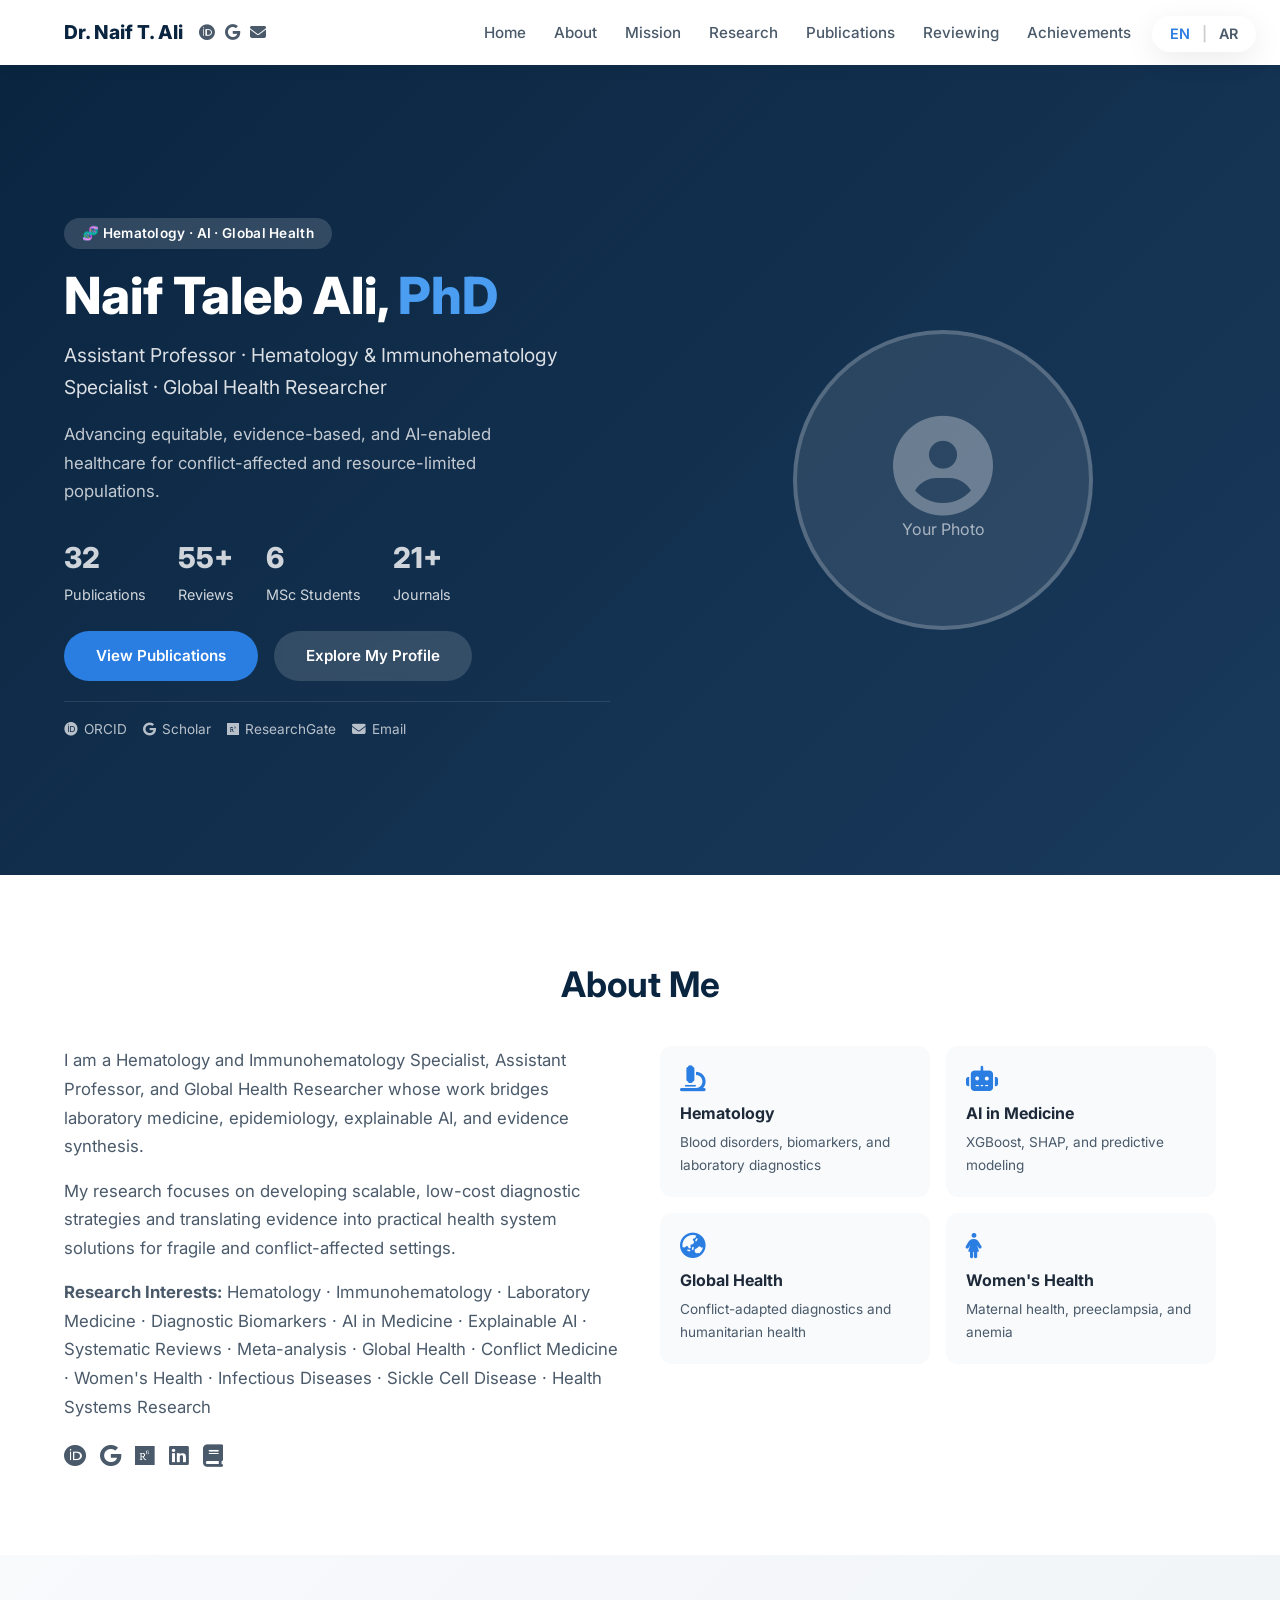
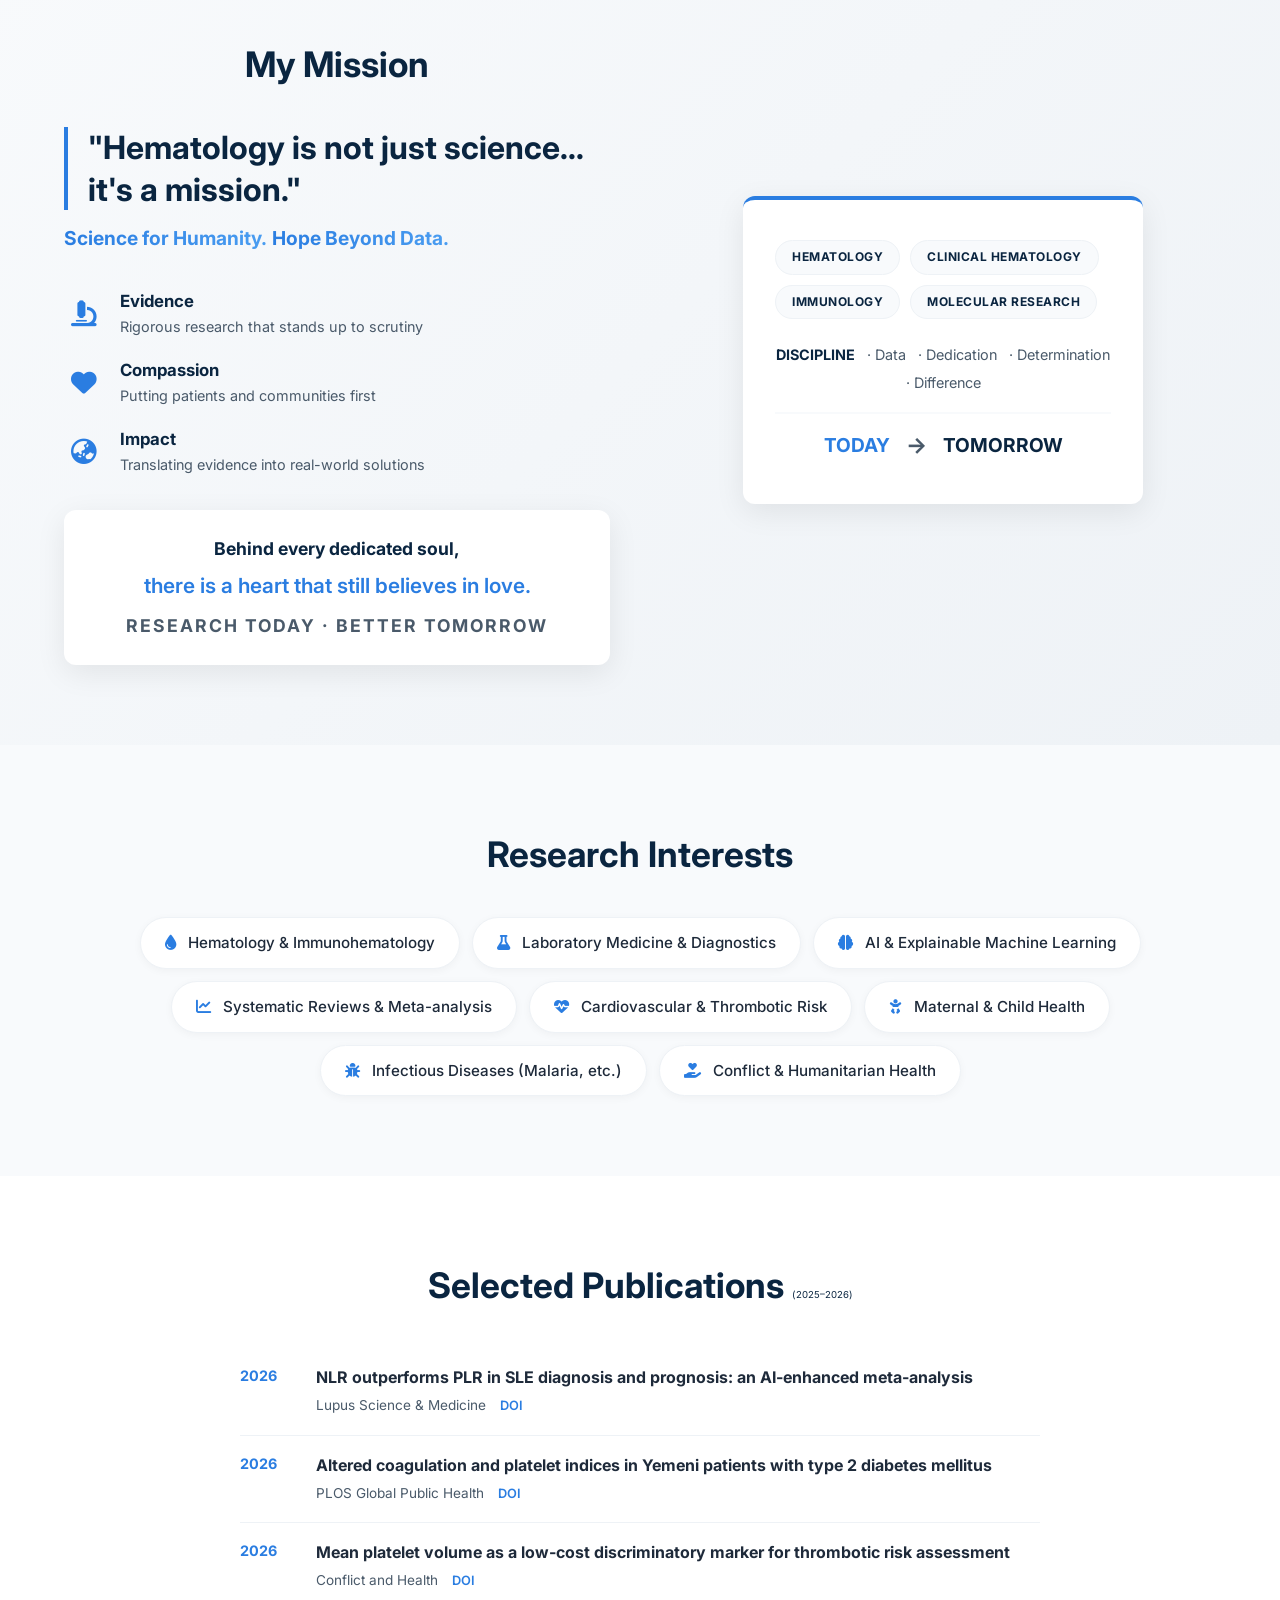
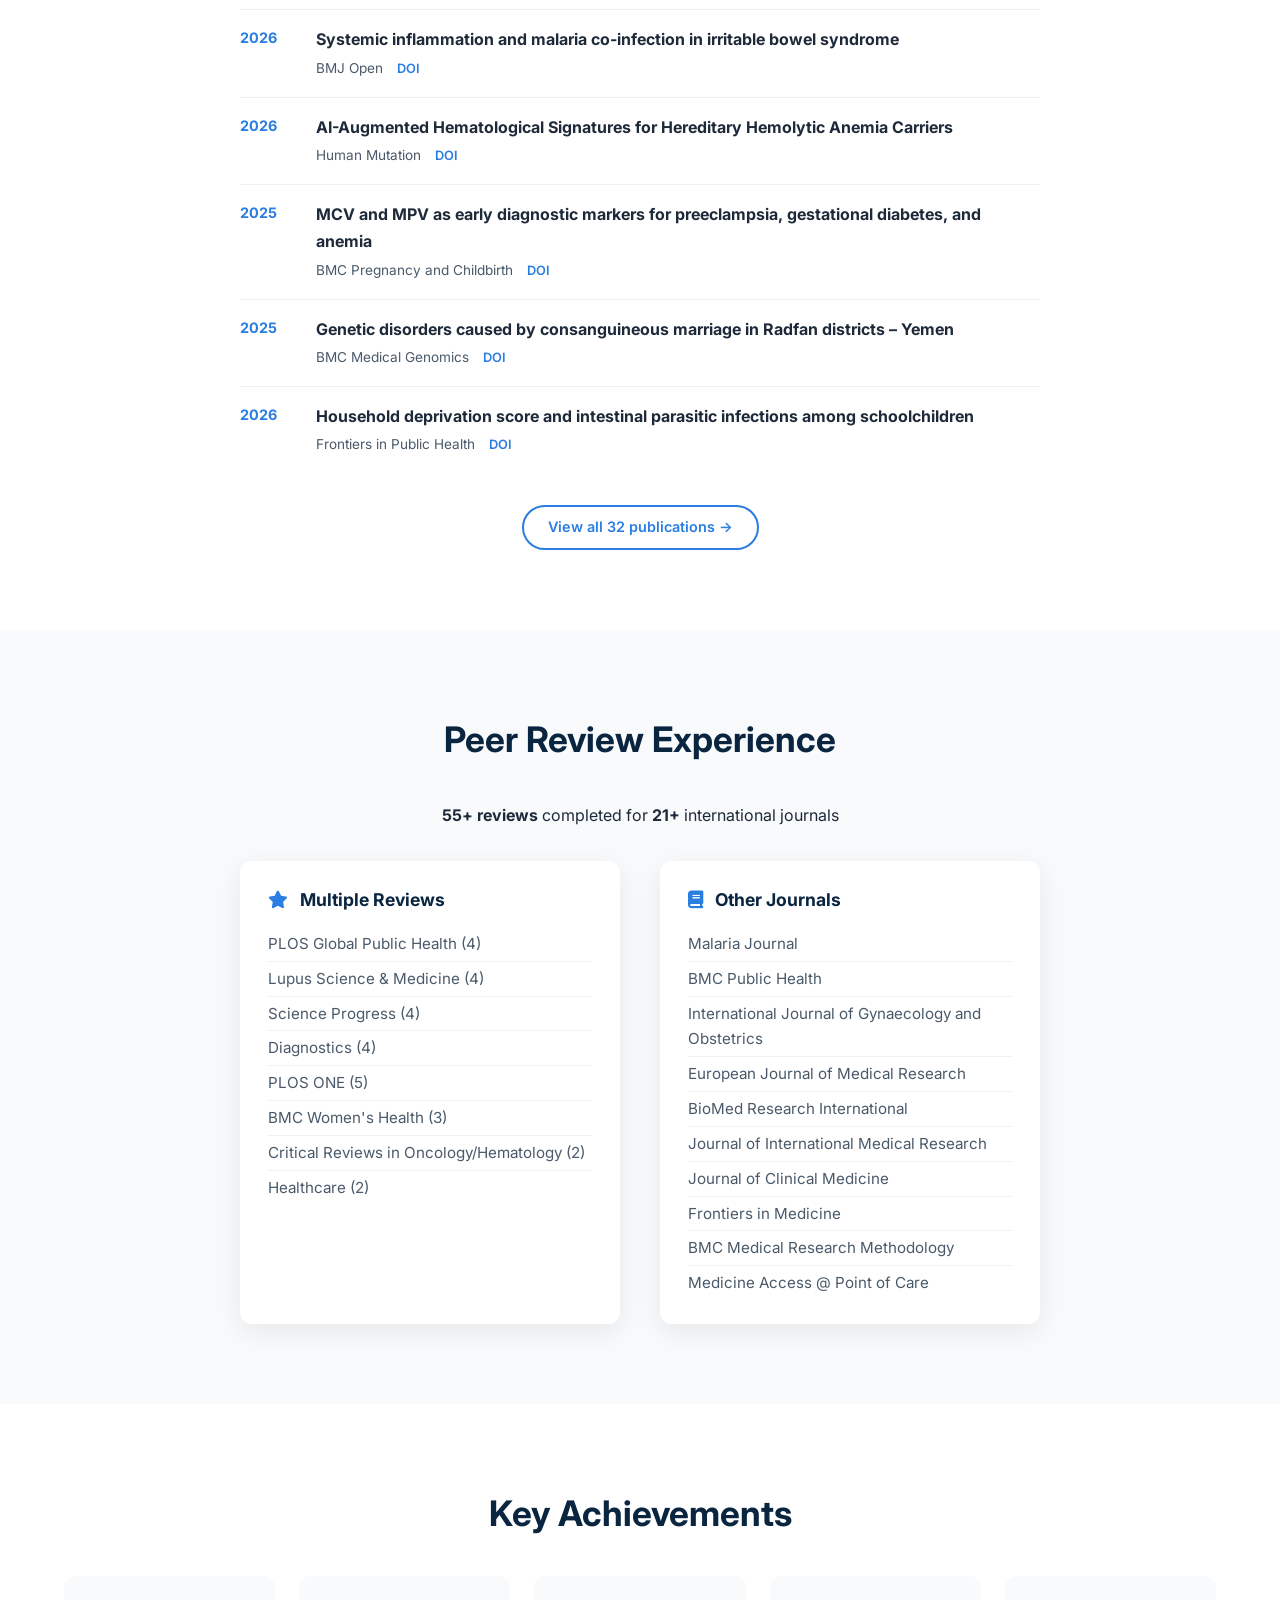
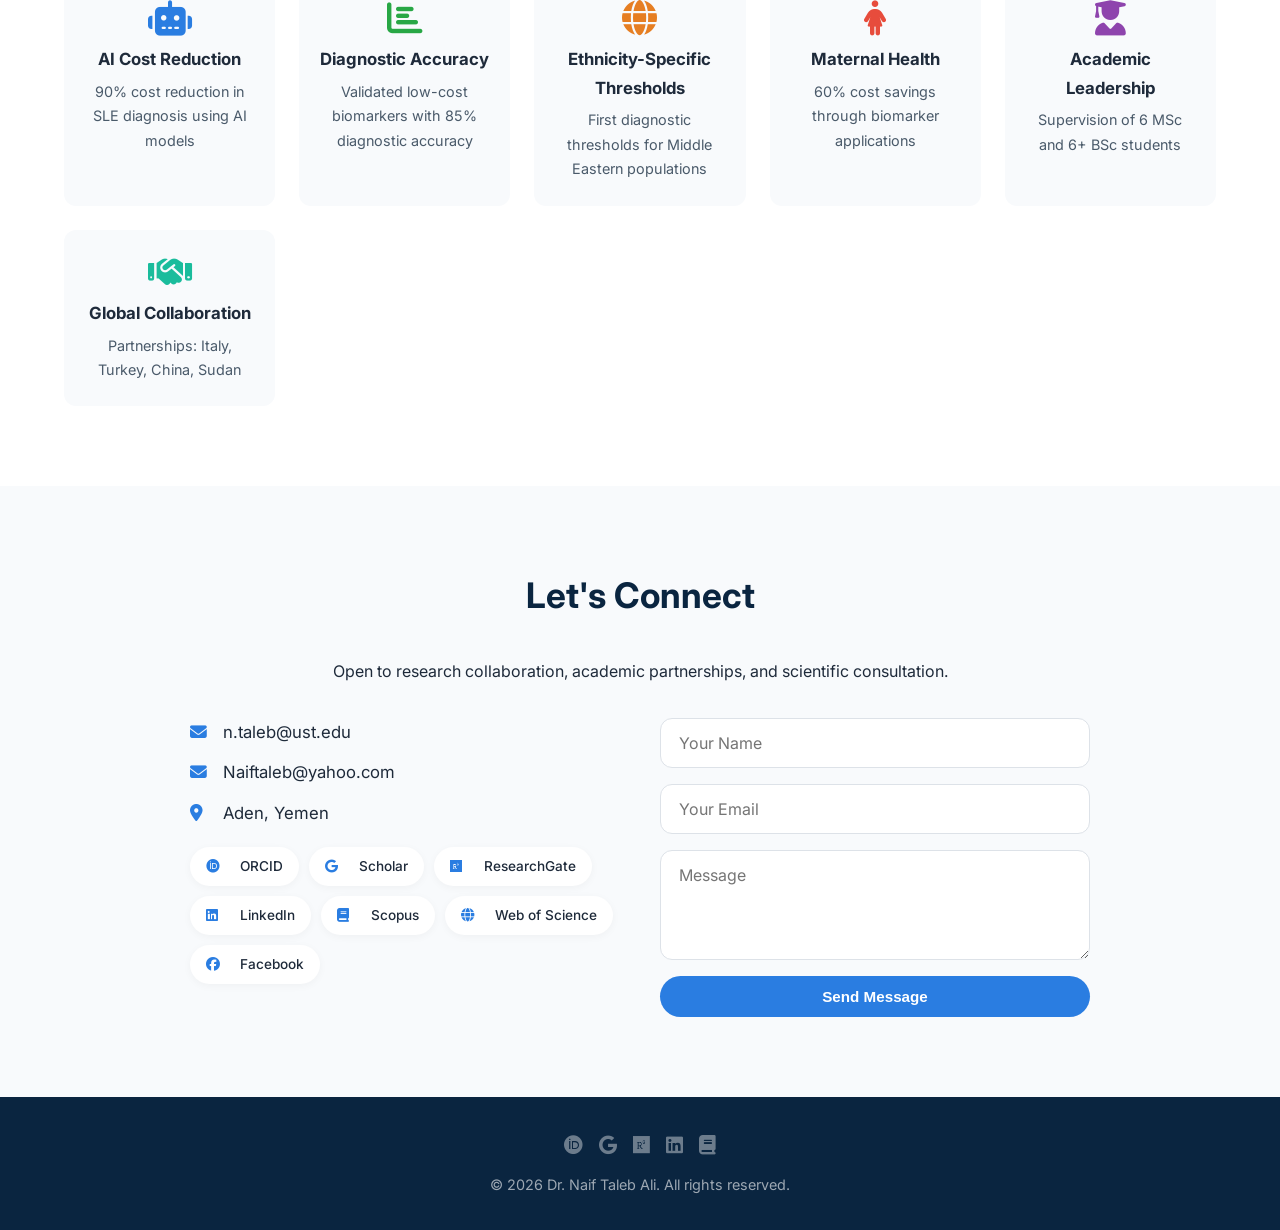
==== Index.html @ 40122215 "Add files via upload" ====
<!DOCTYPE html>
<html lang="en">
<head>
    <meta charset="UTF-8" />
    <meta name="viewport" content="width=device-width, initial-scale=1.0"/>
    <title>Dr. Naif Taleb Ali | Hematology &amp; AI Researcher</title>
    <meta name="description" content="Dr. Naif Taleb Ali - Assistant Professor, Hematology and Immunohematology Specialist, and Global Health Researcher focused on conflict-affected populations."/>
    <meta name="keywords" content="Hematology, Immunohematology, AI in Medicine, Global Health, Yemen, Conflict Medicine, Laboratory Medicine"/>
    <link rel="canonical" href="https://naiftalebali.github.io/"/>
    
    <!-- Font Awesome -->
    <link rel="stylesheet" href="https://cdnjs.cloudflare.com/ajax/libs/font-awesome/6.5.0/css/all.min.css"/>
    <!-- Google Fonts -->
    <link href="https://fonts.googleapis.com/css2?family=Inter:wght@300;400;600;700;800&display=swap" rel="stylesheet"/>
    <link rel="stylesheet" href="style.css"/>
</head>
<body>

    <!-- ===== LANGUAGE SWITCHER ===== -->
    <div class="lang-switcher">
        <a href="index.html" class="active">EN</a>
        <span>|</span>
        <a href="ar.html">AR</a>
    </div>

    <!-- ===== NAVIGATION ===== -->
    <nav class="navbar">
        <div class="container">
            <div class="nav-logo">
                <span class="logo-text">Dr. Naif T. Ali</span>
                <div class="nav-quick-links">
                    <a href="https://orcid.org/0000-0002-2266-1569" target="_blank" rel="noopener noreferrer" title="ORCID">
                        <i class="fab fa-orcid"></i>
                    </a>
                    <a href="https://scholar.google.com/citations?user=U0sQ_WUAAAJ" target="_blank" rel="noopener noreferrer" title="Google Scholar">
                        <i class="fab fa-google"></i>
                    </a>
                    <a href="mailto:n.taleb@ust.edu" title="Email">
                        <i class="fas fa-envelope"></i>
                    </a>
                </div>
            </div>
            <ul class="nav-menu" id="navMenu">
                <li><a href="#home">Home</a></li>
                <li><a href="#about">About</a></li>
                <li><a href="#mission">Mission</a></li>
                <li><a href="#research">Research</a></li>
                <li><a href="#publications">Publications</a></li>
                <li><a href="#reviewing">Reviewing</a></li>
                <li><a href="#achievements">Achievements</a></li>
                <li><a href="#contact">Contact</a></li>
            </ul>
            <div class="hamburger" id="hamburger">
                <span></span><span></span><span></span>
            </div>
        </div>
    </nav>

    <!-- ===== HERO / HOME ===== -->
    <section id="home" class="hero">
        <div class="container hero-grid">
            <div class="hero-text">
                <p class="hero-badge">🧬 Hematology · AI · Global Health</p>
                <h1>Naif Taleb Ali, <span>PhD</span></h1>
                <p class="hero-subtitle">
                    Assistant Professor · Hematology &amp; Immunohematology Specialist · Global Health Researcher
                </p>
                <p class="hero-description">
                    Advancing equitable, evidence-based, and AI-enabled healthcare for conflict-affected and resource-limited populations.
                </p>
                <div class="hero-stats">
                    <div><span>32</span> Publications</div>
                    <div><span>55+</span> Reviews</div>
                    <div><span>6</span> MSc Students</div>
                    <div><span>21+</span> Journals</div>
                </div>
                <div class="hero-buttons">
                    <a href="#publications" class="btn btn-primary">View Publications</a>
                    <a href="#about" class="btn btn-secondary">Explore My Profile</a>
                </div>
                <!-- Quick Social Links in Hero -->
                <div class="hero-social">
                    <a href="https://orcid.org/0000-0002-2266-1569" target="_blank" rel="noopener noreferrer" title="ORCID">
                        <i class="fab fa-orcid"></i> ORCID
                    </a>
                    <a href="https://scholar.google.com/citations?user=U0sQ_WUAAAJ" target="_blank" rel="noopener noreferrer" title="Google Scholar">
                        <i class="fab fa-google"></i> Scholar
                    </a>
                    <a href="https://www.researchgate.net/profile/Naif-Ali-13" target="_blank" rel="noopener noreferrer" title="ResearchGate">
                        <i class="fab fa-researchgate"></i> ResearchGate
                    </a>
                    <a href="mailto:n.taleb@ust.edu" title="Email">
                        <i class="fas fa-envelope"></i> Email
                    </a>
                </div>
            </div>
            <div class="hero-image">
                <div class="profile-placeholder">
                    <i class="fas fa-user-circle"></i>
                    <p>Your Photo</p>
                </div>
            </div>
        </div>
    </section>

    <!-- ===== ABOUT ===== -->
    <section id="about" class="about">
        <div class="container">
            <h2 class="section-title">About Me</h2>
            <div class="about-grid">
                <div class="about-text">
                    <p>
                        I am a Hematology and Immunohematology Specialist, Assistant Professor, and Global Health Researcher
                        whose work bridges laboratory medicine, epidemiology, explainable AI, and evidence synthesis.
                    </p>
                    <p>
                        My research focuses on developing scalable, low-cost diagnostic strategies and translating evidence
                        into practical health system solutions for fragile and conflict-affected settings.
                    </p>
                    <p>
                        <strong>Research Interests:</strong> Hematology · Immunohematology · Laboratory Medicine ·
                        Diagnostic Biomarkers · AI in Medicine · Explainable AI · Systematic Reviews · Meta-analysis ·
                        Global Health · Conflict Medicine · Women's Health · Infectious Diseases · Sickle Cell Disease ·
                        Health Systems Research
                    </p>
                    <div class="about-social">
                        <a href="https://orcid.org/0000-0002-2266-1569" target="_blank" rel="noopener noreferrer"><i class="fab fa-orcid"></i></a>
                        <a href="https://scholar.google.com/citations?user=U0sQ_WUAAAJ" target="_blank" rel="noopener noreferrer"><i class="fab fa-google"></i></a>
                        <a href="https://www.researchgate.net/profile/Naif-Ali-13" target="_blank" rel="noopener noreferrer"><i class="fab fa-researchgate"></i></a>
                        <a href="https://www.linkedin.com/in/dr-naif-taleb-ali-556918141/" target="_blank" rel="noopener noreferrer"><i class="fab fa-linkedin"></i></a>
                        <a href="https://www.scopus.com/authid/detail.uri?authorId=59981699200" target="_blank" rel="noopener noreferrer"><i class="fas fa-book"></i></a>
                    </div>
                </div>
                <div class="about-cards">
                    <div class="card"><i class="fas fa-microscope"></i><h4>Hematology</h4><p>Blood disorders, biomarkers, and laboratory diagnostics</p></div>
                    <div class="card"><i class="fas fa-robot"></i><h4>AI in Medicine</h4><p>XGBoost, SHAP, and predictive modeling</p></div>
                    <div class="card"><i class="fas fa-globe-asia"></i><h4>Global Health</h4><p>Conflict-adapted diagnostics and humanitarian health</p></div>
                    <div class="card"><i class="fas fa-female"></i><h4>Women's Health</h4><p>Maternal health, preeclampsia, and anemia</p></div>
                </div>
            </div>
        </div>
    </section>

    <!-- ===== MISSION SECTION ===== -->
    <section id="mission" class="mission">
        <div class="container">
            <div class="mission-grid">
                <div class="mission-text">
                    <h2 class="section-title">My Mission</h2>
                    <div class="mission-quote">
                        <blockquote>
                            "Hematology is not just science... it's a mission."
                        </blockquote>
                        <p class="mission-sub">
                            <span class="highlight">Science for Humanity.</span> 
                            <span class="highlight">Hope Beyond Data.</span>
                        </p>
                    </div>
                    <div class="mission-values">
                        <div class="value-item">
                            <i class="fas fa-microscope"></i>
                            <div>
                                <h4>Evidence</h4>
                                <p>Rigorous research that stands up to scrutiny</p>
                            </div>
                        </div>
                        <div class="value-item">
                            <i class="fas fa-heart"></i>
                            <div>
                                <h4>Compassion</h4>
                                <p>Putting patients and communities first</p>
                            </div>
                        </div>
                        <div class="value-item">
                            <i class="fas fa-globe-asia"></i>
                            <div>
                                <h4>Impact</h4>
                                <p>Translating evidence into real-world solutions</p>
                            </div>
                        </div>
                    </div>
                    <div class="mission-core">
                        <h4>Behind every dedicated soul,</h4>
                        <p class="core-message">there is a heart that still believes in love.</p>
                        <p class="core-tagline"><strong>RESEARCH TODAY · BETTER TOMORROW</strong></p>
                    </div>
                </div>
                <div class="mission-image">
                    <div class="mission-card">
                        <div class="mission-keywords">
                            <span class="keyword">HEMATOLOGY</span>
                            <span class="keyword">CLINICAL HEMATOLOGY</span>
                            <span class="keyword">IMMUNOLOGY</span>
                            <span class="keyword">MOLECULAR RESEARCH</span>
                        </div>
                        <div class="mission-principles">
                            <div class="principle-group">
                                <span>DISCIPLINE</span>
                                <span>· Data</span>
                                <span>· Dedication</span>
                                <span>· Determination</span>
                                <span>· Difference</span>
                            </div>
                            <div class="principle-group today-tomorrow">
                                <span>TODAY</span>
                                <span>→</span>
                                <span>TOMORROW</span>
                            </div>
                        </div>
                    </div>
                </div>
            </div>
        </div>
    </section>

    <!-- ===== RESEARCH INTERESTS ===== -->
    <section id="research" class="research">
        <div class="container">
            <h2 class="section-title">Research Interests</h2>
            <div class="research-grid">
                <div class="research-item"><i class="fas fa-tint"></i> Hematology &amp; Immunohematology</div>
                <div class="research-item"><i class="fas fa-flask"></i> Laboratory Medicine &amp; Diagnostics</div>
                <div class="research-item"><i class="fas fa-brain"></i> AI &amp; Explainable Machine Learning</div>
                <div class="research-item"><i class="fas fa-chart-line"></i> Systematic Reviews &amp; Meta-analysis</div>
                <div class="research-item"><i class="fas fa-heartbeat"></i> Cardiovascular &amp; Thrombotic Risk</div>
                <div class="research-item"><i class="fas fa-baby"></i> Maternal &amp; Child Health</div>
                <div class="research-item"><i class="fas fa-bug"></i> Infectious Diseases (Malaria, etc.)</div>
                <div class="research-item"><i class="fas fa-hand-holding-heart"></i> Conflict &amp; Humanitarian Health</div>
            </div>
        </div>
    </section>

    <!-- ===== PUBLICATIONS ===== -->
    <section id="publications" class="publications">
        <div class="container">
            <h2 class="section-title">Selected Publications <span style="font-size:0.6rem; font-weight:400;">(2025–2026)</span></h2>
            <div class="pub-list">
                <div class="pub-item">
                    <span class="pub-year">2026</span>
                    <div class="pub-details">
                        <strong>NLR outperforms PLR in SLE diagnosis and prognosis: an AI-enhanced meta-analysis</strong>
                        <span class="pub-journal">Lupus Science &amp; Medicine</span>
                        <a href="https://doi.org/10.1136/lupus-2025-001696" target="_blank" rel="noopener noreferrer">DOI</a>
                    </div>
                </div>
                <div class="pub-item">
                    <span class="pub-year">2026</span>
                    <div class="pub-details">
                        <strong>Altered coagulation and platelet indices in Yemeni patients with type 2 diabetes mellitus</strong>
                        <span class="pub-journal">PLOS Global Public Health</span>
                        <a href="https://doi.org/10.1371/journal.pgph.0005173" target="_blank" rel="noopener noreferrer">DOI</a>
                    </div>
                </div>
                <div class="pub-item">
                    <span class="pub-year">2026</span>
                    <div class="pub-details">
                        <strong>Mean platelet volume as a low-cost discriminatory marker for thrombotic risk assessment</strong>
                        <span class="pub-journal">Conflict and Health</span>
                        <a href="https://doi.org/10.1186/s13031-026-00754-9" target="_blank" rel="noopener noreferrer">DOI</a>
                    </div>
                </div>
                <div class="pub-item">
                    <span class="pub-year">2026</span>
                    <div class="pub-details">
                        <strong>Systemic inflammation and malaria co-infection in irritable bowel syndrome</strong>
                        <span class="pub-journal">BMJ Open</span>
                        <a href="https://doi.org/10.1136/bmjopen-2026-116392" target="_blank" rel="noopener noreferrer">DOI</a>
                    </div>
                </div>
                <div class="pub-item">
                    <span class="pub-year">2026</span>
                    <div class="pub-details">
                        <strong>AI-Augmented Hematological Signatures for Hereditary Hemolytic Anemia Carriers</strong>
                        <span class="pub-journal">Human Mutation</span>
                        <a href="https://doi.org/10.1155/humu/9405486" target="_blank" rel="noopener noreferrer">DOI</a>
                    </div>
                </div>
                <div class="pub-item">
                    <span class="pub-year">2025</span>
                    <div class="pub-details">
                        <strong>MCV and MPV as early diagnostic markers for preeclampsia, gestational diabetes, and anemia</strong>
                        <span class="pub-journal">BMC Pregnancy and Childbirth</span>
                        <a href="https://doi.org/10.1186/s12884-025-07802-x" target="_blank" rel="noopener noreferrer">DOI</a>
                    </div>
                </div>
                <div class="pub-item">
                    <span class="pub-year">2025</span>
                    <div class="pub-details">
                        <strong>Genetic disorders caused by consanguineous marriage in Radfan districts – Yemen</strong>
                        <span class="pub-journal">BMC Medical Genomics</span>
                        <a href="https://doi.org/10.1186/s12920-025-02267-5" target="_blank" rel="noopener noreferrer">DOI</a>
                    </div>
                </div>
                <div class="pub-item">
                    <span class="pub-year">2026</span>
                    <div class="pub-details">
                        <strong>Household deprivation score and intestinal parasitic infections among schoolchildren</strong>
                        <span class="pub-journal">Frontiers in Public Health</span>
                        <a href="https://doi.org/10.3389/fpubh.2026.1868011" target="_blank" rel="noopener noreferrer">DOI</a>
                    </div>
                </div>
            </div>
            <p style="text-align:center; margin-top:2rem;">
                <a href="#" class="btn btn-outline">View all 32 publications →</a>
            </p>
        </div>
    </section>

    <!-- ===== REVIEWING ===== -->
    <section id="reviewing" class="reviewing">
        <div class="container">
            <h2 class="section-title">Peer Review Experience</h2>
            <p style="text-align:center; margin-bottom:2rem;">
                <strong>55+ reviews</strong> completed for <strong>21+</strong> international journals
            </p>
            <div class="review-grid">
                <div class="review-cat">
                    <h4><i class="fas fa-star"></i> Multiple Reviews</h4>
                    <ul>
                        <li>PLOS Global Public Health (4)</li>
                        <li>Lupus Science &amp; Medicine (4)</li>
                        <li>Science Progress (4)</li>
                        <li>Diagnostics (4)</li>
                        <li>PLOS ONE (5)</li>
                        <li>BMC Women's Health (3)</li>
                        <li>Critical Reviews in Oncology/Hematology (2)</li>
                        <li>Healthcare (2)</li>
                    </ul>
                </div>
                <div class="review-cat">
                    <h4><i class="fas fa-book"></i> Other Journals</h4>
                    <ul>
                        <li>Malaria Journal</li>
                        <li>BMC Public Health</li>
                        <li>International Journal of Gynaecology and Obstetrics</li>
                        <li>European Journal of Medical Research</li>
                        <li>BioMed Research International</li>
                        <li>Journal of International Medical Research</li>
                        <li>Journal of Clinical Medicine</li>
                        <li>Frontiers in Medicine</li>
                        <li>BMC Medical Research Methodology</li>
                        <li>Medicine Access @ Point of Care</li>
                    </ul>
                </div>
            </div>
        </div>
    </section>

    <!-- ===== ACHIEVEMENTS ===== -->
    <section id="achievements" class="achievements">
        <div class="container">
            <h2 class="section-title">Key Achievements</h2>
            <div class="ach-grid">
                <div class="ach-card">
                    <i class="fas fa-robot" style="color:#2a7de1;"></i>
                    <h4>AI Cost Reduction</h4>
                    <p>90% cost reduction in SLE diagnosis using AI models</p>
                </div>
                <div class="ach-card">
                    <i class="fas fa-chart-bar" style="color:#28a745;"></i>
                    <h4>Diagnostic Accuracy</h4>
                    <p>Validated low-cost biomarkers with 85% diagnostic accuracy</p>
                </div>
                <div class="ach-card">
                    <i class="fas fa-globe" style="color:#e67e22;"></i>
                    <h4>Ethnicity-Specific Thresholds</h4>
                    <p>First diagnostic thresholds for Middle Eastern populations</p>
                </div>
                <div class="ach-card">
                    <i class="fas fa-female" style="color:#e74c3c;"></i>
                    <h4>Maternal Health</h4>
                    <p>60% cost savings through biomarker applications</p>
                </div>
                <div class="ach-card">
                    <i class="fas fa-user-graduate" style="color:#8e44ad;"></i>
                    <h4>Academic Leadership</h4>
                    <p>Supervision of 6 MSc and 6+ BSc students</p>
                </div>
                <div class="ach-card">
                    <i class="fas fa-handshake" style="color:#1abc9c;"></i>
                    <h4>Global Collaboration</h4>
                    <p>Partnerships: Italy, Turkey, China, Sudan</p>
                </div>
            </div>
        </div>
    </section>

    <!-- ===== CONTACT ===== -->
    <section id="contact" class="contact">
        <div class="container">
            <h2 class="section-title">Let's Connect</h2>
            <p style="text-align:center; margin-bottom:2rem;">
                Open to research collaboration, academic partnerships, and scientific consultation.
            </p>
            <div class="contact-grid">
                <div class="contact-info">
                    <p>
                        <i class="fas fa-envelope"></i> 
                        <a href="mailto:n.taleb@ust.edu">n.taleb@ust.edu</a>
                    </p>
                    <p>
                        <i class="fas fa-envelope"></i> 
                        <a href="mailto:Naiftaleb@yahoo.com">Naiftaleb@yahoo.com</a>
                    </p>
                    <p>
                        <i class="fas fa-map-marker-alt"></i> 
                        Aden, Yemen
                    </p>
                    <div class="social-links">
                        <a href="https://orcid.org/0000-0002-2266-1569" target="_blank" rel="noopener noreferrer">
                            <i class="fab fa-orcid"></i> ORCID
                        </a>
                        <a href="https://scholar.google.com/citations?user=U0sQ_WUAAAJ" target="_blank" rel="noopener noreferrer">
                            <i class="fab fa-google"></i> Scholar
                        </a>
                        <a href="https://www.researchgate.net/profile/Naif-Ali-13" target="_blank" rel="noopener noreferrer">
                            <i class="fab fa-researchgate"></i> ResearchGate
                        </a>
                        <a href="https://www.linkedin.com/in/dr-naif-taleb-ali-556918141/" target="_blank" rel="noopener noreferrer">
                            <i class="fab fa-linkedin"></i> LinkedIn
                        </a>
                        <a href="https://www.scopus.com/authid/detail.uri?authorId=59981699200" target="_blank" rel="noopener noreferrer">
                            <i class="fas fa-book"></i> Scopus
                        </a>
                        <a href="https://www.webofscience.com/wos/author/record/NEU-6840-2025" target="_blank" rel="noopener noreferrer">
                            <i class="fas fa-globe"></i> Web of Science
                        </a>
                        <a href="https://www.facebook.com/naifaleb" target="_blank" rel="noopener noreferrer">
                            <i class="fab fa-facebook"></i> Facebook
                        </a>
                    </div>
                </div>
                <form class="contact-form" action="#" method="POST">
                    <input type="text" placeholder="Your Name" required/>
                    <input type="email" placeholder="Your Email" required/>
                    <textarea rows="4" placeholder="Message" required></textarea>
                    <button type="submit" class="btn btn-primary">Send Message</button>
                </form>
            </div>
        </div>
    </section>

    <!-- ===== FOOTER ===== -->
    <footer>
        <div class="container">
            <div class="footer-social">
                <a href="https://orcid.org/0000-0002-2266-1569" target="_blank" rel="noopener noreferrer"><i class="fab fa-orcid"></i></a>
                <a href="https://scholar.google.com/citations?user=U0sQ_WUAAAJ" target="_blank" rel="noopener noreferrer"><i class="fab fa-google"></i></a>
                <a href="https://www.researchgate.net/profile/Naif-Ali-13" target="_blank" rel="noopener noreferrer"><i class="fab fa-researchgate"></i></a>
                <a href="https://www.linkedin.com/in/dr-naif-taleb-ali-556918141/" target="_blank" rel="noopener noreferrer"><i class="fab fa-linkedin"></i></a>
                <a href="https://www.scopus.com/authid/detail.uri?authorId=59981699200" target="_blank" rel="noopener noreferrer"><i class="fas fa-book"></i></a>
            </div>
            <p>&copy; <span class="current-year">2026</span> Dr. Naif Taleb Ali. All rights reserved.</p>
        </div>
    </footer>

    <script src="script.js"></script>
</body>
</html>
---- style.css ----
/* ============================================
   RESET & BASE
   ============================================ */
* {
    margin: 0;
    padding: 0;
    box-sizing: border-box;
}

:root {
    --primary: #0a2540;
    --primary-light: #1a3a5c;
    --accent: #2a7de1;
    --accent-light: #4a9df1;
    --text: #1e2a3a;
    --text-light: #4a5a6a;
    --bg: #f8fafc;
    --white: #ffffff;
    --shadow: 0 8px 30px rgba(0, 0, 0, 0.08);
    --radius: 12px;
    --transition: 0.3s ease;
}

html {
    scroll-behavior: smooth;
}

body {
    font-family: 'Inter', -apple-system, sans-serif;
    color: var(--text);
    background: var(--bg);
    line-height: 1.7;
}

body[dir="rtl"],
body[lang="ar"] {
    font-family: 'Cairo', 'Inter', -apple-system, sans-serif;
}

.container {
    max-width: 1200px;
    margin: 0 auto;
    padding: 0 24px;
}

a {
    text-decoration: none;
    color: var(--accent);
}

ul {
    list-style: none;
}

/* ============================================
   LANGUAGE SWITCHER
   ============================================ */
.lang-switcher {
    position: fixed;
    top: 16px;
    right: 24px;
    z-index: 1000;
    background: var(--white);
    padding: 6px 14px;
    border-radius: 30px;
    box-shadow: var(--shadow);
    font-size: 0.9rem;
    font-weight: 600;
}

.lang-switcher a {
    color: var(--text-light);
    padding: 0 4px;
    transition: var(--transition);
}

.lang-switcher a.active {
    color: var(--accent);
}

.lang-switcher a:hover {
    color: var(--accent);
}

.lang-switcher span {
    color: #ccc;
    margin: 0 4px;
}

body[dir="rtl"] .lang-switcher,
body[lang="ar"] .lang-switcher {
    right: auto;
    left: 24px;
}

/* ============================================
   NAVBAR
   ============================================ */
.navbar {
    background: var(--white);
    box-shadow: 0 2px 20px rgba(0, 0, 0, 0.04);
    padding: 16px 0;
    position: sticky;
    top: 0;
    z-index: 999;
}

.navbar .container {
    display: flex;
    justify-content: space-between;
    align-items: center;
}

.nav-logo {
    display: flex;
    align-items: center;
    gap: 16px;
}

.nav-logo .logo-text {
    font-weight: 800;
    font-size: 1.2rem;
    color: var(--primary);
}

.nav-quick-links {
    display: flex;
    gap: 10px;
    font-size: 1rem;
}

.nav-quick-links a {
    color: var(--text-light);
    transition: var(--transition);
}

.nav-quick-links a:hover {
    color: var(--accent);
    transform: scale(1.1);
}

.nav-menu {
    display: flex;
    gap: 28px;
    font-weight: 500;
}

.nav-menu a {
    color: var(--text-light);
    transition: var(--transition);
    font-size: 0.95rem;
}

.nav-menu a:hover {
    color: var(--accent);
}

.nav-menu a.active {
    color: var(--accent);
    font-weight: 700;
    position: relative;
}

.nav-menu a.active::after {
    content: '';
    position: absolute;
    bottom: -4px;
    left: 0;
    right: 0;
    height: 3px;
    background: var(--accent);
    border-radius: 4px;
}

body[dir="rtl"] .nav-menu a.active::after,
body[lang="ar"] .nav-menu a.active::after {
    left: auto;
    right: 0;
}

.hamburger {
    display: none;
    flex-direction: column;
    gap: 5px;
    cursor: pointer;
}

.hamburger span {
    display: block;
    width: 26px;
    height: 3px;
    background: var(--primary);
    border-radius: 4px;
    transition: all 0.3s ease;
}

.hamburger.open span:nth-child(1) {
    transform: rotate(45deg) translate(5px, 5px);
}

.hamburger.open span:nth-child(2) {
    opacity: 0;
}

.hamburger.open span:nth-child(3) {
    transform: rotate(-45deg) translate(5px, -5px);
}

/* ============================================
   HERO
   ============================================ */
.hero {
    padding: 80px 0 60px;
    background: linear-gradient(135deg, var(--primary) 0%, var(--primary-light) 100%);
    color: var(--white);
    min-height: 90vh;
    display: flex;
    align-items: center;
}

.hero-grid {
    display: grid;
    grid-template-columns: 1fr 1fr;
    gap: 60px;
    align-items: center;
}

.hero-badge {
    background: rgba(255, 255, 255, 0.15);
    display: inline-block;
    padding: 4px 18px;
    border-radius: 30px;
    font-size: 0.85rem;
    font-weight: 600;
    letter-spacing: 0.3px;
    margin-bottom: 16px;
}

.hero h1 {
    font-size: 3.2rem;
    font-weight: 800;
    line-height: 1.2;
    margin-bottom: 12px;
}

.hero h1 span {
    color: var(--accent-light);
}

.hero-subtitle {
    font-size: 1.2rem;
    font-weight: 400;
    opacity: 0.85;
    margin-bottom: 16px;
}

.hero-description {
    font-size: 1.05rem;
    opacity: 0.75;
    max-width: 500px;
    margin-bottom: 28px;
}

.hero-stats {
    display: flex;
    gap: 32px;
    margin-bottom: 24px;
    flex-wrap: wrap;
}

.hero-stats div {
    font-size: 0.9rem;
    opacity: 0.8;
}

.hero-stats span {
    font-size: 1.8rem;
    font-weight: 800;
    display: block;
    opacity: 1;
    color: var(--white);
}

.hero-buttons {
    display: flex;
    gap: 16px;
    flex-wrap: wrap;
    margin-bottom: 20px;
}

.hero-social {
    display: flex;
    gap: 16px;
    flex-wrap: wrap;
    padding-top: 16px;
    border-top: 1px solid rgba(255, 255, 255, 0.1);
}

.hero-social a {
    color: rgba(255, 255, 255, 0.7);
    font-size: 0.85rem;
    transition: var(--transition);
    display: flex;
    align-items: center;
    gap: 6px;
}

.hero-social a:hover {
    color: var(--white);
    transform: translateY(-2px);
}

.btn {
    padding: 12px 32px;
    border-radius: 30px;
    font-weight: 600;
    font-size: 0.95rem;
    transition: var(--transition);
    display: inline-block;
    border: none;
    cursor: pointer;
}

.btn-primary {
    background: var(--accent);
    color: var(--white);
}

.btn-primary:hover {
    background: var(--accent-light);
    transform: translateY(-2px);
    box-shadow: 0 8px 24px rgba(42, 125, 225, 0.3);
}

.btn-secondary {
    background: rgba(255, 255, 255, 0.15);
    color: var(--white);
    backdrop-filter: blur(4px);
}

.btn-secondary:hover {
    background: rgba(255, 255, 255, 0.25);
}

.btn-outline {
    border: 2px solid var(--accent);
    color: var(--accent);
    background: transparent;
    padding: 8px 24px;
    border-radius: 30px;
    font-weight: 600;
    font-size: 0.9rem;
    transition: var(--transition);
}

.btn-outline:hover {
    background: var(--accent);
    color: var(--white);
}

/* Hero Image */
.hero-image {
    display: flex;
    justify-content: center;
    align-items: center;
}

.profile-placeholder {
    width: 300px;
    height: 300px;
    border-radius: 50%;
    background: rgba(255, 255, 255, 0.1);
    border: 4px solid rgba(255, 255, 255, 0.2);
    display: flex;
    flex-direction: column;
    align-items: center;
    justify-content: center;
    color: rgba(255, 255, 255, 0.6);
    font-size: 1rem;
}

.profile-placeholder i {
    font-size: 100px;
    opacity: 0.5;
}

/* ============================================
   SECTION TITLE
   ============================================ */
.section-title {
    font-size: 2.2rem;
    font-weight: 700;
    text-align: center;
    margin-bottom: 2rem;
    color: var(--primary);
}

/* ============================================
   ABOUT
   ============================================ */
.about {
    padding: 80px 0;
    background: var(--white);
}

.about-grid {
    display: grid;
    grid-template-columns: 1fr 1fr;
    gap: 40px;
    align-items: start;
}

.about-text p {
    margin-bottom: 16px;
    color: var(--text-light);
    font-size: 1.05rem;
}

.about-social {
    display: flex;
    gap: 14px;
    margin-top: 16px;
}

.about-social a {
    color: var(--text-light);
    font-size: 1.4rem;
    transition: var(--transition);
}

.about-social a:hover {
    color: var(--accent);
    transform: translateY(-2px);
}

.about-cards {
    display: grid;
    grid-template-columns: 1fr 1fr;
    gap: 16px;
}

.about-cards .card {
    background: var(--bg);
    padding: 20px;
    border-radius: var(--radius);
    transition: var(--transition);
}

.about-cards .card:hover {
    transform: translateY(-4px);
    box-shadow: var(--shadow);
}

.about-cards .card i {
    font-size: 1.6rem;
    color: var(--accent);
    margin-bottom: 8px;
}

.about-cards .card h4 {
    font-size: 1rem;
    margin-bottom: 4px;
}

.about-cards .card p {
    font-size: 0.85rem;
    color: var(--text-light);
}

/* ============================================
   MISSION
   ============================================ */
.mission {
    padding: 80px 0;
    background: linear-gradient(135deg, #f8fafc 0%, #eef2f6 100%);
}

.mission-grid {
    display: grid;
    grid-template-columns: 1fr 1fr;
    gap: 60px;
    align-items: center;
}

.mission-quote {
    margin-bottom: 32px;
}

.mission-quote blockquote {
    font-size: 2rem;
    font-weight: 700;
    color: var(--primary);
    line-height: 1.3;
    border-left: 4px solid var(--accent);
    padding-left: 20px;
    margin: 0 0 12px 0;
}

.mission-sub {
    font-size: 1.2rem;
    color: var(--text-light);
}

.mission-sub .highlight {
    background: linear-gradient(90deg, var(--accent), var(--accent-light));
    -webkit-background-clip: text;
    -webkit-text-fill-color: transparent;
    font-weight: 700;
}

.mission-values {
    display: flex;
    flex-direction: column;
    gap: 16px;
    margin: 24px 0 32px;
}

.value-item {
    display: flex;
    align-items: center;
    gap: 16px;
}

.value-item i {
    font-size: 1.6rem;
    color: var(--accent);
    width: 40px;
    text-align: center;
}

.value-item h4 {
    margin: 0;
    font-size: 1.05rem;
    color: var(--primary);
}

.value-item p {
    margin: 0;
    font-size: 0.9rem;
    color: var(--text-light);
}

.mission-core {
    background: var(--white);
    padding: 24px 28px;
    border-radius: var(--radius);
    box-shadow: var(--shadow);
    text-align: center;
}

.mission-core h4 {
    font-size: 1.1rem;
    color: var(--primary);
    margin-bottom: 4px;
}

.mission-core .core-message {
    font-size: 1.3rem;
    font-weight: 600;
    color: var(--accent);
    margin: 4px 0 8px;
}

.mission-core .core-tagline {
    font-size: 1.1rem;
    letter-spacing: 2px;
    color: var(--text-light);
    margin: 0;
}

/* Mission Image / Card */
.mission-image {
    display: flex;
    justify-content: center;
    align-items: center;
}

.mission-card {
    background: var(--white);
    border-radius: var(--radius);
    padding: 40px 32px;
    box-shadow: var(--shadow);
    max-width: 400px;
    width: 100%;
    border-top: 4px solid var(--accent);
}

.mission-keywords {
    display: flex;
    flex-wrap: wrap;
    gap: 10px;
    margin-bottom: 24px;
}

.keyword {
    background: var(--bg);
    padding: 6px 16px;
    border-radius: 20px;
    font-size: 0.75rem;
    font-weight: 700;
    color: var(--primary);
    letter-spacing: 0.5px;
    border: 1px solid #eef2f6;
}

.mission-principles {
    display: flex;
    flex-direction: column;
    gap: 16px;
}

.principle-group {
    display: flex;
    flex-wrap: wrap;
    gap: 4px 12px;
    font-size: 0.9rem;
    color: var(--text-light);
    justify-content: center;
}

.principle-group span:first-child {
    font-weight: 700;
    color: var(--primary);
}

.today-tomorrow {
    display: flex;
    align-items: center;
    justify-content: center;
    gap: 16px;
    font-size: 1.2rem;
    font-weight: 700;
    padding-top: 12px;
    border-top: 2px solid var(--bg);
}

.today-tomorrow span:first-child {
    color: var(--accent);
}

.today-tomorrow span:last-child {
    color: var(--primary);
}

.today-tomorrow span:nth-child(2) {
    color: var(--text-light);
    font-size: 1.4rem;
}

/* RTL for Mission */
body[dir="rtl"] .mission-quote blockquote,
body[lang="ar"] .mission-quote blockquote {
    border-left: none;
    border-right: 4px solid var(--accent);
    padding-left: 0;
    padding-right: 20px;
}

body[dir="rtl"] .value-item,
body[lang="ar"] .value-item {
    direction: rtl;
}

/* ============================================
   RESEARCH
   ============================================ */
.research {
    padding: 80px 0;
    background: var(--bg);
}

.research-grid {
    display: flex;
    flex-wrap: wrap;
    justify-content: center;
    gap: 12px;
}

.research-item {
    background: var(--white);
    padding: 12px 24px;
    border-radius: 30px;
    box-shadow: 0 2px 8px rgba(0, 0, 0, 0.04);
    font-weight: 500;
    font-size: 0.95rem;
    transition: var(--transition);
    border: 1px solid #eef2f6;
}

.research-item:hover {
    border-color: var(--accent);
    transform: translateY(-2px);
    box-shadow: var(--shadow);
}

.research-item i {
    margin-right: 8px;
    color: var(--accent);
}

body[dir="rtl"] .research-item i,
body[lang="ar"] .research-item i {
    margin-right: 0;
    margin-left: 8px;
}

/* ============================================
   PUBLICATIONS
   ============================================ */
.publications {
    padding: 80px 0;
    background: var(--white);
}

.pub-list {
    max-width: 800px;
    margin: 0 auto;
}

.pub-item {
    display: flex;
    align-items: flex-start;
    gap: 16px;
    padding: 16px 0;
    border-bottom: 1px solid #eef2f6;
}

.pub-item:last-child {
    border-bottom: none;
}

.pub-year {
    font-weight: 700;
    color: var(--accent);
    min-width: 60px;
    font-size: 0.9rem;
}

.pub-details strong {
    display: block;
    font-size: 1rem;
}

.pub-journal {
    font-size: 0.85rem;
    color: var(--text-light);
}

.pub-details a {
    font-size: 0.8rem;
    font-weight: 600;
    margin-left: 10px;
}

/* ============================================
   REVIEWING
   ============================================ */
.reviewing {
    padding: 80px 0;
    background: var(--bg);
}

.review-grid {
    display: grid;
    grid-template-columns: 1fr 1fr;
    gap: 40px;
    max-width: 800px;
    margin: 0 auto;
}

.review-cat {
    background: var(--white);
    padding: 24px 28px;
    border-radius: var(--radius);
    box-shadow: var(--shadow);
}

.review-cat h4 {
    font-size: 1.1rem;
    margin-bottom: 12px;
    color: var(--primary);
}

.review-cat h4 i {
    margin-right: 8px;
    color: var(--accent);
}

.review-cat ul li {
    padding: 4px 0;
    border-bottom: 1px solid #f0f2f5;
    font-size: 0.95rem;
    color: var(--text-light);
}

.review-cat ul li:last-child {
    border-bottom: none;
}

body[dir="rtl"] .review-cat h4 i,
body[lang="ar"] .review-cat h4 i {
    margin-right: 0;
    margin-left: 8px;
}

/* ============================================
   ACHIEVEMENTS
   ============================================ */
.achievements {
    padding: 80px 0;
    background: var(--white);
}

.ach-grid {
    display: grid;
    grid-template-columns: repeat(auto-fit, minmax(200px, 1fr));
    gap: 24px;
}

.ach-card {
    background: var(--bg);
    padding: 24px 20px;
    border-radius: var(--radius);
    text-align: center;
    transition: var(--transition);
}

.ach-card:hover {
    transform: translateY(-4px);
    box-shadow: var(--shadow);
}

.ach-card i {
    font-size: 2.2rem;
    margin-bottom: 10px;
}

.ach-card h4 {
    font-size: 1.05rem;
    margin-bottom: 6px;
}

.ach-card p {
    font-size: 0.9rem;
    color: var(--text-light);
}

/* ============================================
   CONTACT
   ============================================ */
.contact {
    padding: 80px 0;
    background: var(--bg);
}

.contact-grid {
    display: grid;
    grid-template-columns: 1fr 1fr;
    gap: 40px;
    max-width: 900px;
    margin: 0 auto;
}

.contact-info p {
    font-size: 1.05rem;
    margin-bottom: 12px;
}

.contact-info i {
    width: 28px;
    color: var(--accent);
}

.contact-info a {
    color: var(--text);
    text-decoration: none;
    transition: var(--transition);
}

.contact-info a:hover {
    color: var(--accent);
    text-decoration: underline;
}

.social-links {
    display: flex;
    flex-wrap: wrap;
    gap: 10px;
    margin-top: 20px;
}

.social-links a {
    background: var(--white);
    padding: 8px 16px;
    border-radius: 30px;
    font-size: 0.85rem;
    font-weight: 500;
    color: var(--text);
    box-shadow: 0 2px 8px rgba(0, 0, 0, 0.04);
    transition: var(--transition);
    display: inline-flex;
    align-items: center;
    gap: 6px;
}

.social-links a:hover {
    background: var(--accent);
    color: var(--white);
    transform: translateY(-2px);
    box-shadow: 0 6px 20px rgba(42, 125, 225, 0.25);
}

.contact-form {
    display: flex;
    flex-direction: column;
    gap: 16px;
}

.contact-form input,
.contact-form textarea {
    padding: 14px 18px;
    border: 1px solid #dde2e8;
    border-radius: var(--radius);
    font-family: inherit;
    font-size: 1rem;
    transition: var(--transition);
    background: var(--white);
}

.contact-form input:focus,
.contact-form textarea:focus {
    outline: none;
    border-color: var(--accent);
    box-shadow: 0 0 0 3px rgba(42, 125, 225, 0.1);
}

/* ============================================
   SCROLL-TO-TOP BUTTON
   ============================================ */
.scroll-top-btn {
    position: fixed;
    bottom: 30px;
    right: 30px;
    width: 50px;
    height: 50px;
    border-radius: 50%;
    background: var(--accent);
    color: var(--white);
    border: none;
    font-size: 1.5rem;
    cursor: pointer;
    box-shadow: 0 4px 15px rgba(42, 125, 225, 0.3);
    transition: all 0.3s ease;
    opacity: 0;
    transform: translateY(20px);
    visibility: hidden;
    z-index: 999;
}

.scroll-top-btn.visible {
    opacity: 1;
    transform: translateY(0);
    visibility: visible;
}

.scroll-top-btn:hover {
    background: var(--accent-light);
    transform: translateY(-3px);
    box-shadow: 0 6px 25px rgba(42, 125, 225, 0.4);
}

body[dir="rtl"] .scroll-top-btn,
body[lang="ar"] .scroll-top-btn {
    right: auto;
    left: 30px;
}

/* ============================================
   FOOTER
   ============================================ */
footer {
    background: var(--primary);
    color: rgba(255, 255, 255, 0.6);
    padding: 32px 0;
    text-align: center;
    font-size: 0.9rem;
}

.footer-social {
    display: flex;
    justify-content: center;
    gap: 16px;
    margin-bottom: 12px;
}

.footer-social a {
    color: rgba(255, 255, 255, 0.4);
    font-size: 1.2rem;
    transition: var(--transition);
}

.footer-social a:hover {
    color: var(--white);
    transform: translateY(-2px);
}

/* ============================================
   MOBILE RESPONSIVE
   ============================================ */
@media (max-width: 992px) {
    .hero-grid {
        grid-template-columns: 1fr;
        text-align: center;
    }
    .hero-description {
        margin: 0 auto 28px;
    }
    .hero-stats {
        justify-content: center;
    }
    .hero-buttons {
        justify-content: center;
    }
    .hero-social {
        justify-content: center;
    }
    .hero-image {
        order: -1;
    }
    .profile-placeholder {
        width: 200px;
        height: 200px;
    }
    .profile-placeholder i {
        font-size: 70px;
    }

    .about-grid {
        grid-template-columns: 1fr;
    }
    .about-cards {
        grid-template-columns: 1fr 1fr;
    }

    .mission-grid {
        grid-template-columns: 1fr;
        gap: 40px;
    }
    .mission-image {
        order: -1;
    }
    .mission-card {
        max-width: 100%;
    }

    .review-grid {
        grid-template-columns: 1fr;
    }

    .contact-grid {
        grid-template-columns: 1fr;
    }

    .nav-menu {
        position: fixed;
        top: 70px;
        left: 0;
        right: 0;
        background: var(--white);
        flex-direction: column;
        padding: 24px;
        gap: 16px;
        box-shadow: var(--shadow);
        transform: translateY(-120%);
        transition: var(--transition);
        text-align: center;
    }
    .nav-menu.active {
        transform: translateY(0);
    }
    .hamburger {
        display: flex;
    }
    .nav-quick-links {
        display: none;
    }
}

@media (max-width: 600px) {
    .hero h1 {
        font-size: 2.2rem;
    }
    .hero-stats {
        gap: 16px;
    }
    .hero-stats span {
        font-size: 1.4rem;
    }
    .section-title {
        font-size: 1.8rem;
    }
    .about-cards {
        grid-template-columns: 1fr;
    }
    .ach-grid {
        grid-template-columns: 1fr 1fr;
    }
    .pub-item {
        flex-direction: column;
        gap: 4px;
    }
    .pub-year {
        min-width: auto;
    }
    .mission-quote blockquote {
        font-size: 1.4rem;
        padding-left: 12px;
    }
    .mission-core .core-message {
        font-size: 1.1rem;
    }
    .mission-keywords {
        justify-content: center;
    }
    .keyword {
        font-size: 0.65rem;
    }
    .social-links {
        justify-content: center;
    }
    .footer-social {
        flex-wrap: wrap;
    }
}
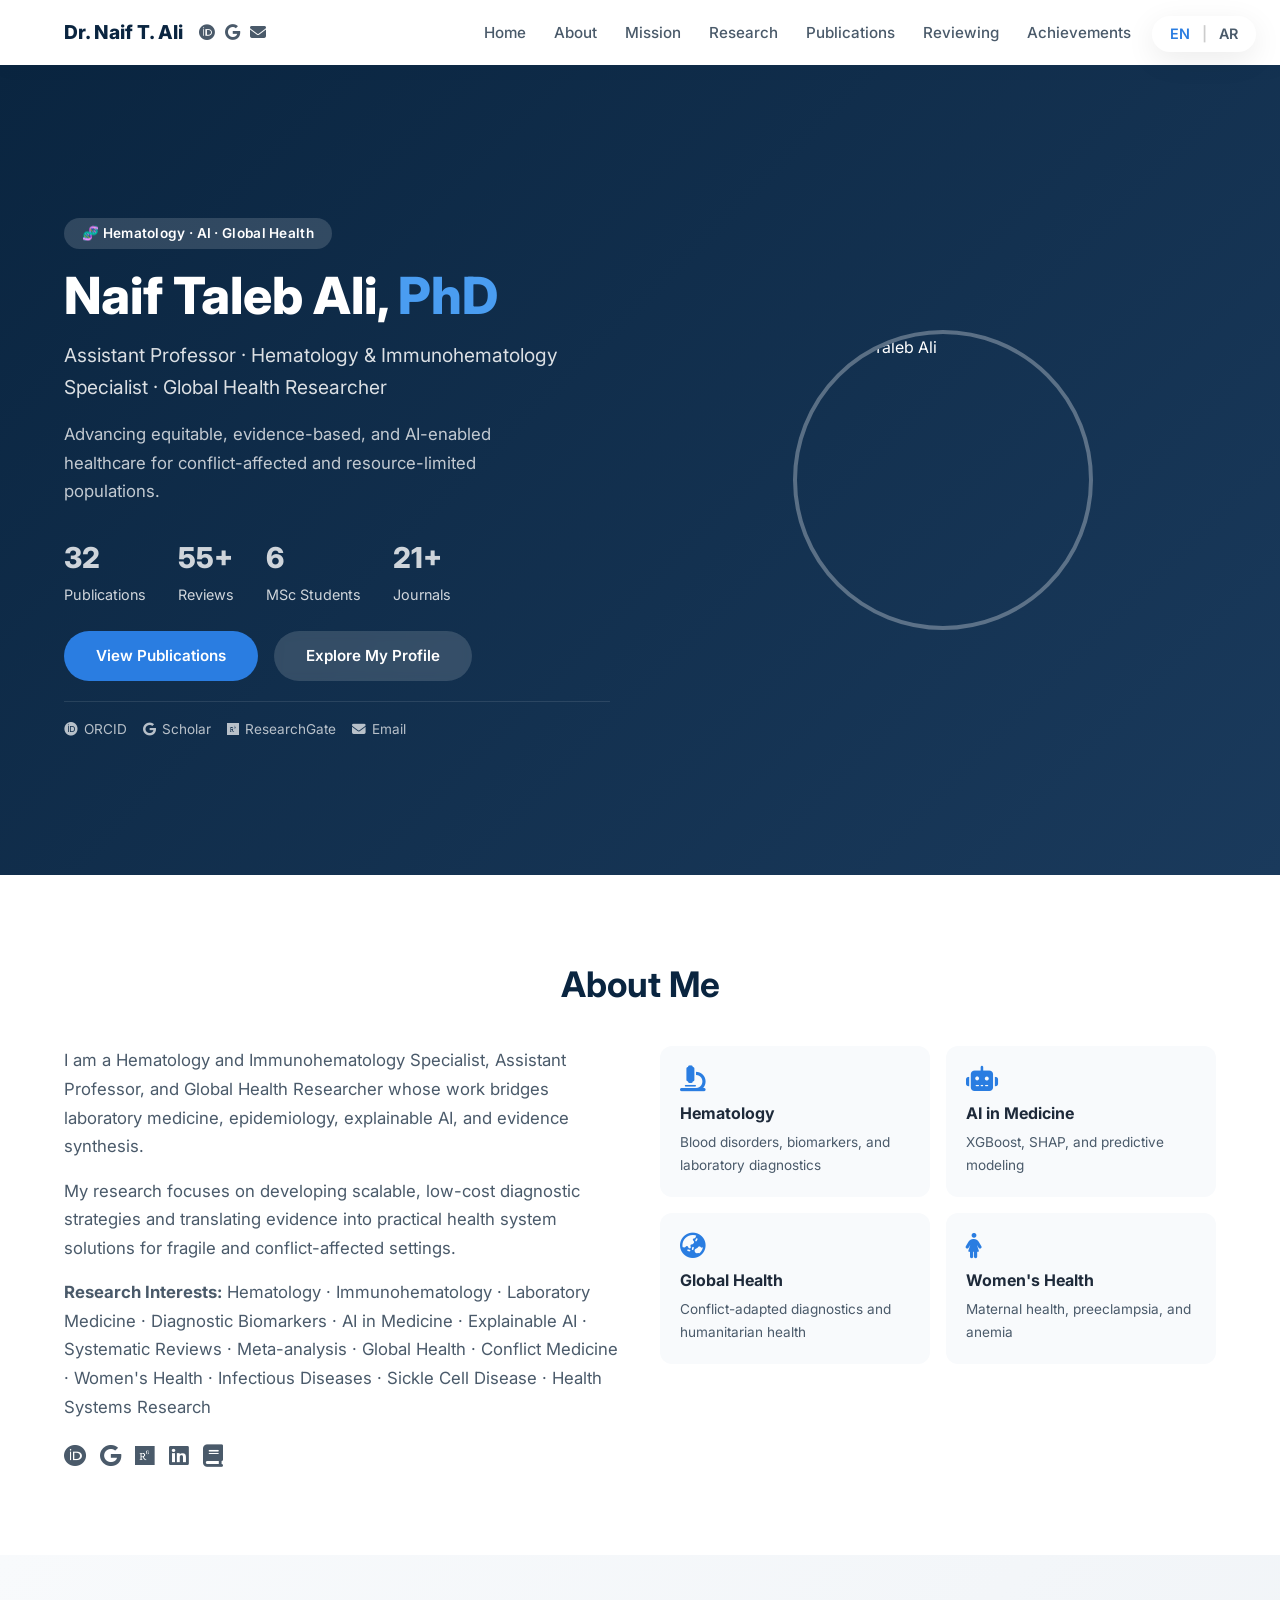
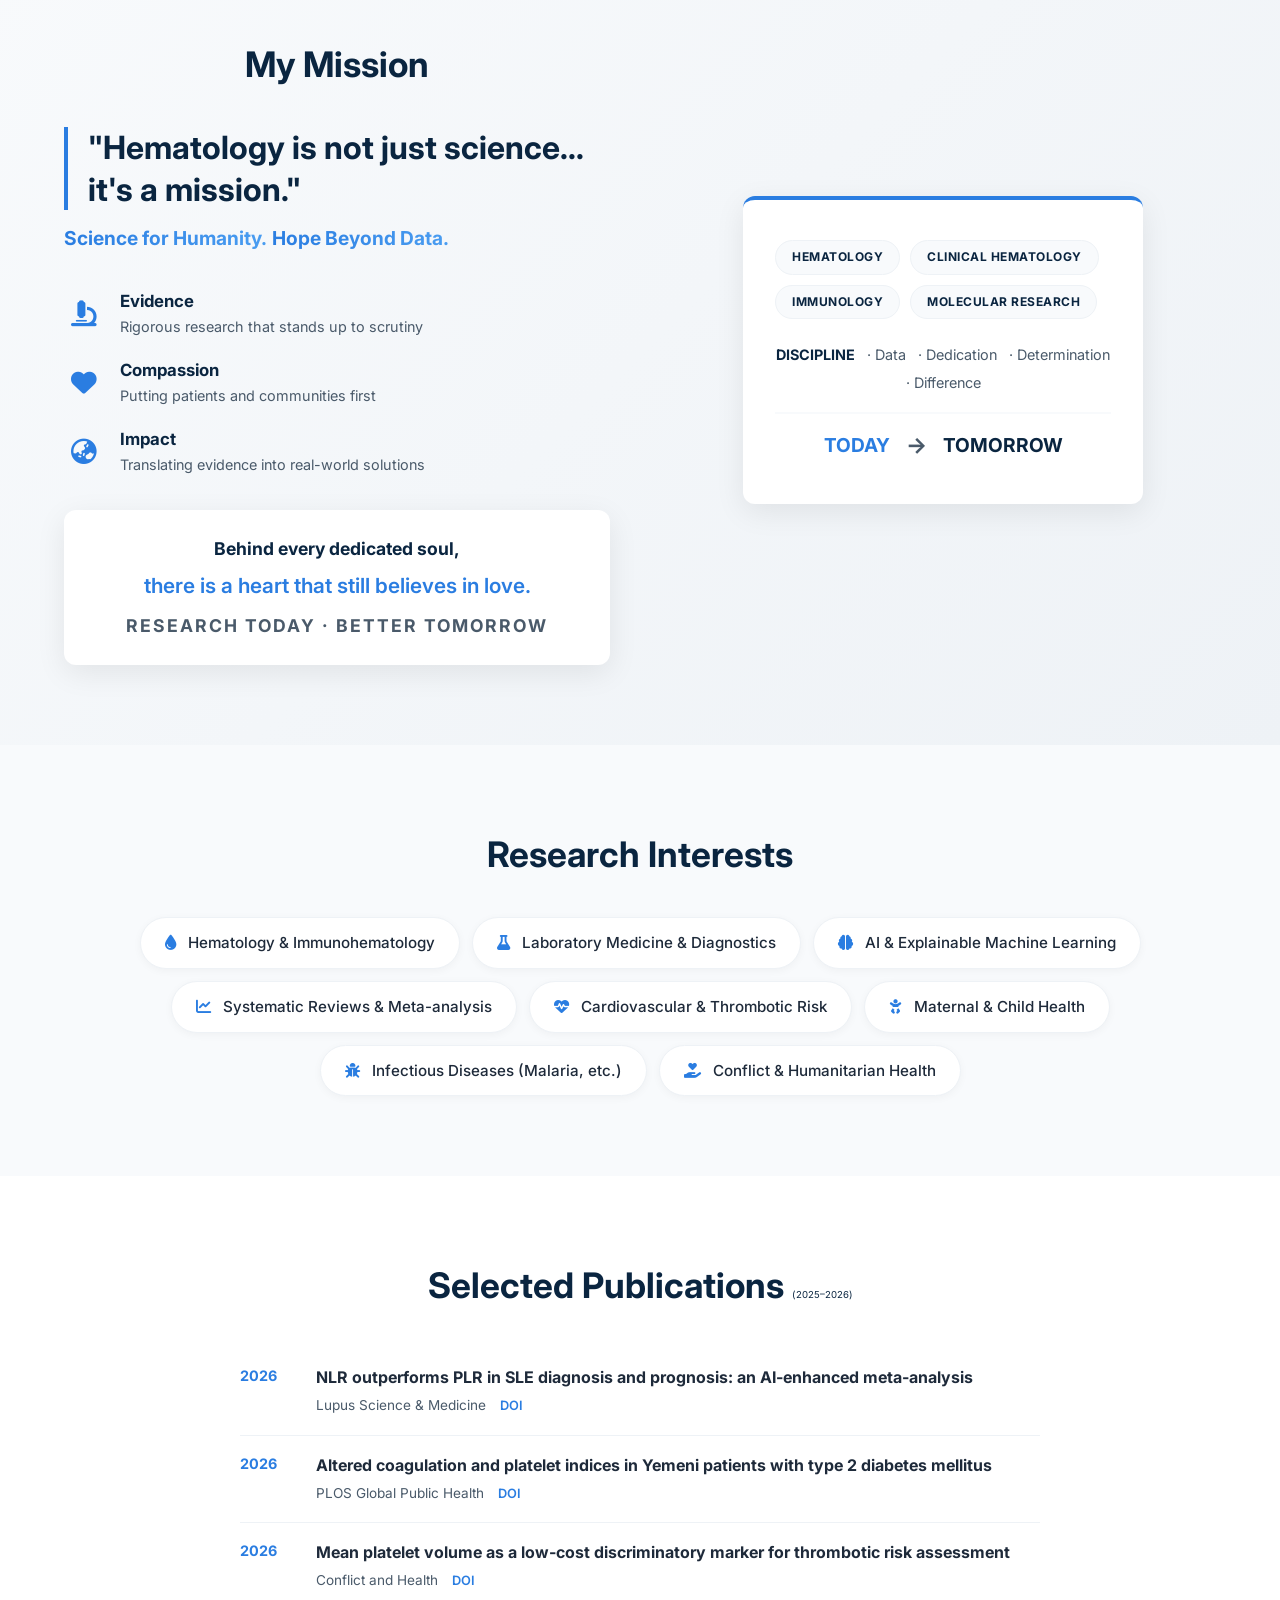
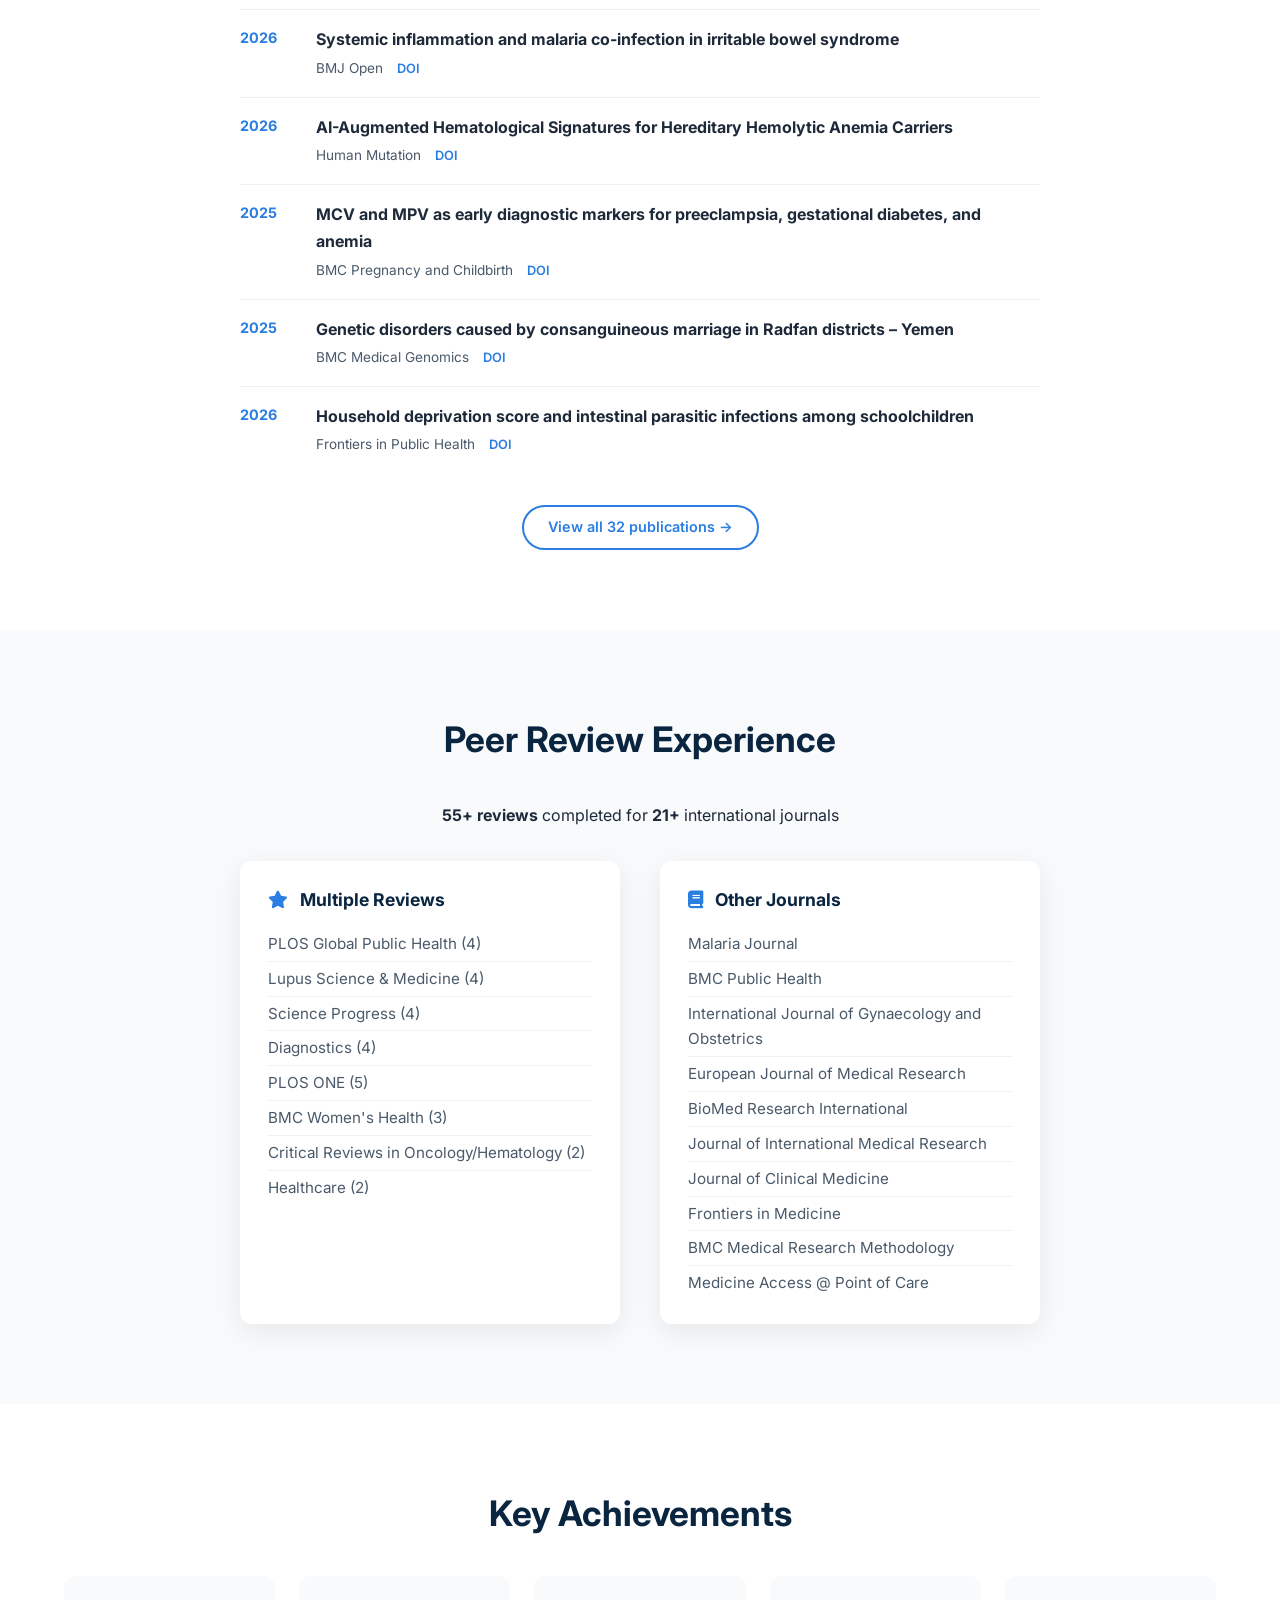
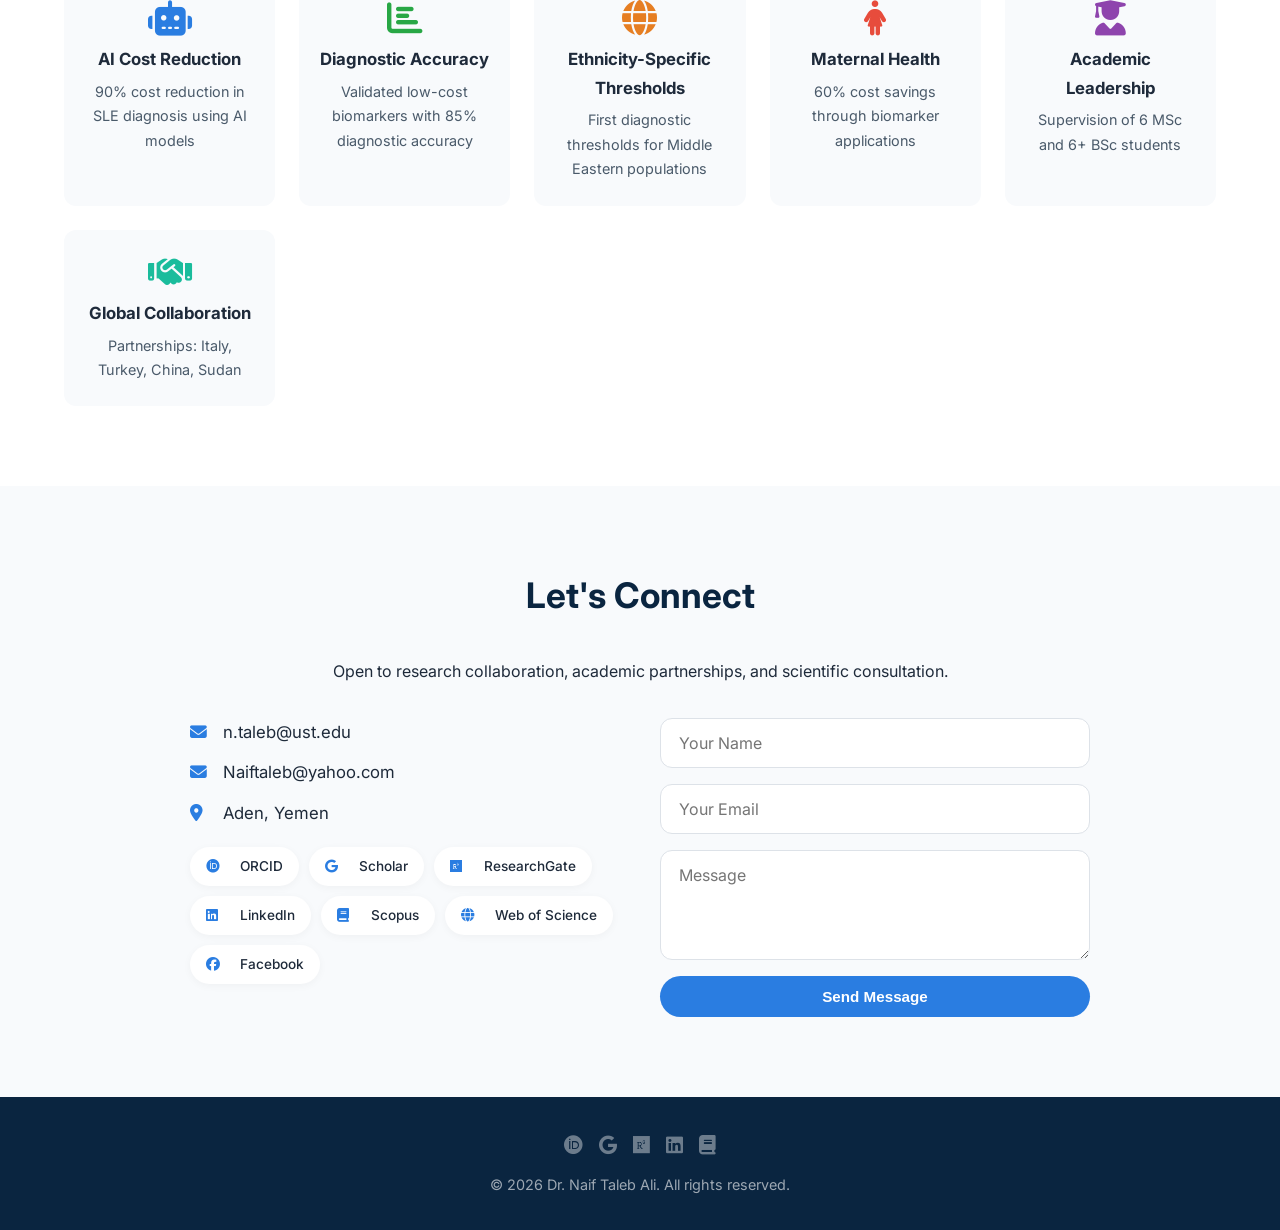
==== commit ffd512e9: "Update profile section with image Replaced profile placeholder with a profile image." ====
--- a/Index.html
+++ b/Index.html
@@ -95,10 +95,7 @@
                 </div>
             </div>
             <div class="hero-image">
-                <div class="profile-placeholder">
-                    <i class="fas fa-user-circle"></i>
-                    <p>Your Photo</p>
-                </div>
+                <img src="assets/profile.jpg" alt="Dr. Naif Taleb Ali" style="width:300px; height:300px; border-radius:50%; object-fit:cover; border:4px solid rgba(255,255,255,0.3);"/>
             </div>
         </div>
     </section>
@@ -456,4 +453,4 @@
 
     <script src="script.js"></script>
 </body>
-</html>+</html>
